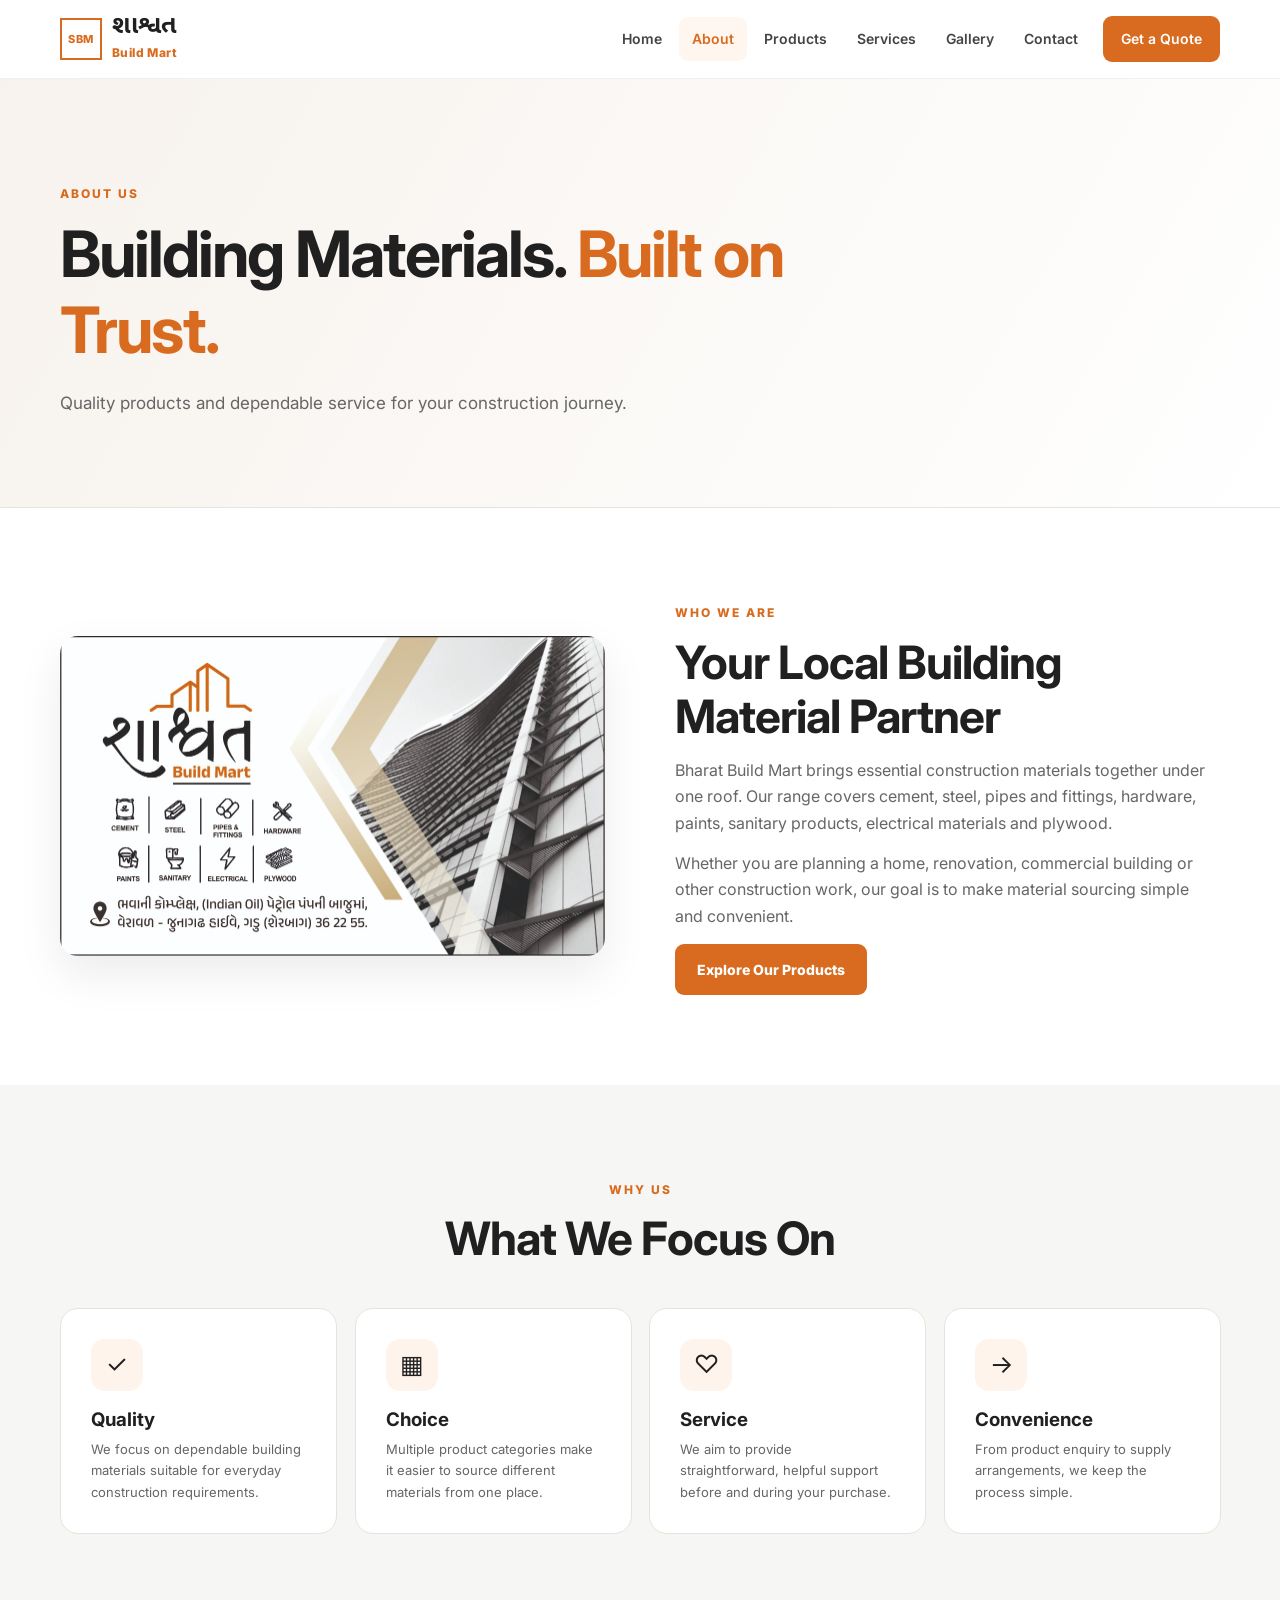
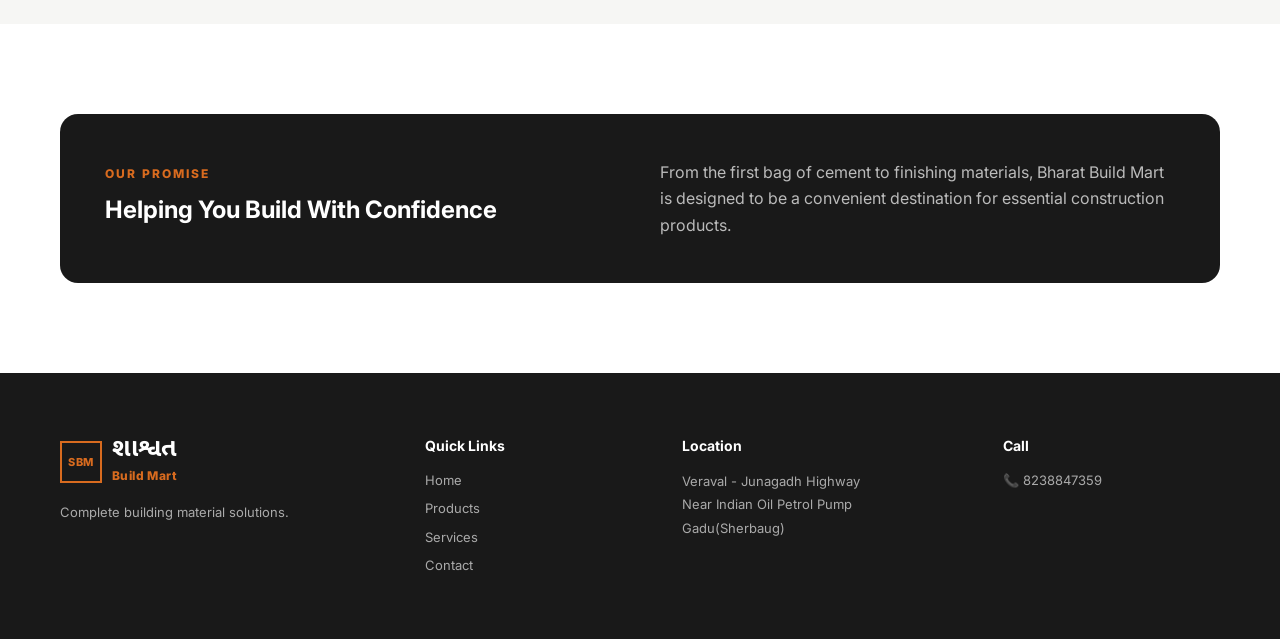
==== about.html @ 41dead44 "first commit" ====
<!DOCTYPE html>
<html lang="en">
<head>
  <meta charset="UTF-8"><meta name="viewport" content="width=device-width, initial-scale=1.0">
  <title>About Us | શાશ્વત Build Mart</title>
  <link rel="preconnect" href="https://fonts.googleapis.com"><link rel="preconnect" href="https://fonts.gstatic.com" crossorigin>
  <link href="https://fonts.googleapis.com/css2?family=Inter:wght@400;500;600;700;800&family=Noto+Sans+Gujarati:wght@400;500;600;700&display=swap" rel="stylesheet">
  <link rel="stylesheet" href="css/style.css">
</head>
<body>
  <header class="header"><div class="container nav-wrap">
    <a class="brand" href="index.html"><span class="brand-mark">SBM</span><span><strong>શાશ્વત</strong><small>Build Mart</small></span></a>
    <button class="menu-toggle" aria-label="Open menu" aria-expanded="false"><span></span><span></span><span></span></button>
    <nav class="nav" id="mainNav"><a href="index.html">Home</a><a class="active" href="about.html">About</a><a href="products.html">Products</a><a href="services.html">Services</a><a href="gallery.html">Gallery</a><a href="contact.html">Contact</a><a class="nav-cta" href="contact.html#quote">Get a Quote</a></nav>
  </div></header>

  <main>
    <section class="page-hero"><div class="container"><span class="eyebrow">ABOUT US</span><h1>Building Materials. <span>Built on Trust.</span></h1><p>Quality products and dependable service for your construction journey.</p></div></section>

    <section class="section"><div class="container two-col">
      <div class="image-card"><img src="images/bharat-build-mart-ad.jpg" alt="Bharat Build Mart"></div>
      <div class="content-block"><span class="eyebrow">WHO WE ARE</span><h2>Your Local Building Material Partner</h2>
        <p>Bharat Build Mart brings essential construction materials together under one roof. Our range covers cement, steel, pipes and fittings, hardware, paints, sanitary products, electrical materials and plywood.</p>
        <p>Whether you are planning a home, renovation, commercial building or other construction work, our goal is to make material sourcing simple and convenient.</p>
        <a class="btn btn-primary" href="products.html">Explore Our Products</a>
      </div>
    </div></section>

    <section class="section light-section"><div class="container">
      <div class="section-heading centered"><span class="eyebrow">WHY US</span><h2>What We Focus On</h2></div>
      <div class="value-grid">
        <div class="value-card"><div class="icon">✓</div><h3>Quality</h3><p>We focus on dependable building materials suitable for everyday construction requirements.</p></div>
        <div class="value-card"><div class="icon">▦</div><h3>Choice</h3><p>Multiple product categories make it easier to source different materials from one place.</p></div>
        <div class="value-card"><div class="icon">♡</div><h3>Service</h3><p>We aim to provide straightforward, helpful support before and during your purchase.</p></div>
        <div class="value-card"><div class="icon">→</div><h3>Convenience</h3><p>From product enquiry to supply arrangements, we keep the process simple.</p></div>
      </div>
    </div></section>

    <section class="section"><div class="container story-box"><div><span class="eyebrow">OUR PROMISE</span><h2>Helping You Build With Confidence</h2></div><p>From the first bag of cement to finishing materials, Bharat Build Mart is designed to be a convenient destination for essential construction products.</p></div></section>
  </main>
  <footer class="footer"><div class="container footer-grid">
    <div><a class="brand footer-brand" href="index.html"><span class="brand-mark">SBM</span><span><strong>શાશ્વત</strong><small>Build Mart</small></span></a><p>Complete building material solutions.</p></div>
    <div><h4>Quick Links</h4><a href="index.html">Home</a><a href="products.html">Products</a><a href="services.html">Services</a><a href="contact.html">Contact</a></div>
    <div><h4>Location</h4><p>Veraval - Junagadh Highway</p><p>Near Indian Oil Petrol Pump</p><p>Gadu(Sherbaug)</p></div>
    <div><h4>Call</h4><a href="tel:+918238847359">📞 8238847359</a></div>
  <!-- </div><div class="footer-bottom"><div class="container">© <span id="year"></span> શાશ્વત Build Mart. All Rights Reserved.</div></div></footer> -->
  <button class="back-top" id="backTop">↑</button><script src="js/script.js"></script>
</body>
</html>
---- css/style.css ----
:root{
  --orange:#d86b1f;--orange-dark:#b6530e;--black:#202020;--muted:#666;--light:#f6f6f4;
  --white:#fff;--border:#e6e2dc;--shadow:0 18px 45px rgba(0,0,0,.08);--radius:18px;
}
*{box-sizing:border-box;margin:0;padding:0}
html{scroll-behavior:smooth}
body{font-family:Inter,"Noto Sans Gujarati",Arial,sans-serif;color:var(--black);line-height:1.65;background:#fff}
a{color:inherit;text-decoration:none}
img{max-width:100%;display:block}
button,input,textarea{font:inherit}
.container{width:min(1160px,92%);margin:auto}
.reveal{opacity:0;transform:translateY(24px);transition:opacity .7s ease,transform .7s ease;will-change:opacity,transform}
.reveal.is-visible{opacity:1;transform:translateY(0)}
@media(prefers-reduced-motion:reduce){.reveal{opacity:1;transform:none;transition:none}}
.topbar{background:var(--black);color:#eee;font-size:13px}
.topbar-inner{display:flex;justify-content:space-between;padding:8px 0}
.topbar a{color:#fff}
.header{position:sticky;top:0;z-index:100;background:rgba(255,255,255,.96);backdrop-filter:blur(12px);border-bottom:1px solid rgba(0,0,0,.06)}
.nav-wrap{min-height:78px;display:flex;align-items:center;justify-content:space-between;gap:30px}
.brand{display:flex;align-items:center;gap:10px;min-width:max-content}
.brand-mark{width:42px;height:42px;border:2px solid var(--orange);color:var(--orange);display:grid;place-items:center;font-size:11px;font-weight:800;letter-spacing:.5px}
.brand strong{display:block;font-size:25px;line-height:1;font-family:"Noto Sans Gujarati",sans-serif}
.brand small{display:block;color:var(--orange);font-size:12px;font-weight:800;letter-spacing:.4px;margin-top:3px}
.nav{display:flex;align-items:center;gap:4px}
.nav>a{padding:10px 13px;font-size:14px;font-weight:600;color:#444;border-radius:9px}
.nav>a:hover,.nav>a.active{color:var(--orange);background:#fff6ef}
.nav .nav-cta{background:var(--orange);color:#fff;margin-left:8px;padding:11px 18px}
.nav .nav-cta:hover{background:var(--orange-dark);color:#fff}
.menu-toggle{display:none;background:none;border:0;cursor:pointer}
.menu-toggle span{display:block;width:25px;height:2px;background:var(--black);margin:5px}
.hero{position:relative;min-height:650px;display:flex;align-items:center;overflow:hidden;background:#111}
.hero-bg{position:absolute;inset:0;background-image:linear-gradient(90deg,rgba(0,0,0,.78) 0%,rgba(0,0,0,.62) 38%,rgba(0,0,0,.2) 75%),url("../images/bharat-build-mart-ad.jpg");background-size:cover;background-position:center}
.hero-content{position:relative;z-index:2;color:#fff}
.hero-copy{max-width:650px;padding:80px 0}
.eyebrow{display:inline-block;color:var(--orange);font-size:12px;font-weight:800;letter-spacing:2px;margin-bottom:12px}
.hero .eyebrow{color:#ffc18f}
h1,h2,h3,h4{line-height:1.18}
h1{font-size:clamp(42px,6vw,72px);letter-spacing:-2px;margin-bottom:22px}
h1 span,h2 span{color:var(--orange)}
.hero-copy>p{font-size:18px;color:#eee;max-width:610px;margin-bottom:30px}
.hero-actions{display:flex;gap:12px;flex-wrap:wrap}
.btn{display:inline-flex;justify-content:center;align-items:center;gap:8px;padding:13px 21px;border-radius:9px;font-size:14px;font-weight:800;border:1px solid transparent;transition:.25s}
.btn-primary{background:var(--orange);color:#fff}
.btn-primary:hover{background:var(--orange-dark);transform:translateY(-2px)}
.btn-outline{border-color:#fff;color:#fff}
.btn-outline:hover{background:#fff;color:var(--black)}
.btn-dark{background:var(--black);color:#fff}
.btn-dark:hover{background:#333;transform:translateY(-2px)}
.btn-light{background:#fff;color:var(--black)}
.btn-light:hover{background:#f2f2f2;transform:translateY(-2px)}
.hero-points{display:flex;gap:20px;flex-wrap:wrap;margin-top:30px;color:#ddd;font-size:13px;font-weight:600}
.section{padding:90px 0}
.section-heading{display:flex;align-items:end;justify-content:space-between;gap:30px;margin-bottom:42px}
.section-heading.centered{display:block;text-align:center}
.section-heading h2,.content-block h2,.contact-info h2,.quote-box h2{font-size:clamp(30px,4vw,46px);letter-spacing:-1px}
.section-heading p{color:var(--muted);margin-top:10px}
.text-link{font-weight:800;color:var(--orange);font-size:14px}
.category-grid{display:grid;grid-template-columns:repeat(4,1fr);gap:16px}
.category-card{padding:28px;border:1px solid var(--border);border-radius:var(--radius);background:#fff;transition:.25s}
.category-card:hover{transform:translateY(-6px);box-shadow:var(--shadow);border-color:#f0c7a8}
.icon{width:52px;height:52px;display:grid;place-items:center;border-radius:14px;background:#fff4eb;font-size:25px;margin-bottom:18px}
.category-card h3{font-size:18px;margin-bottom:7px}
.category-card p{font-size:13px;color:var(--muted)}
.about-preview{background:var(--light)}
.two-col{display:grid;grid-template-columns:1fr 1fr;gap:70px;align-items:center}
.image-card{position:relative;aspect-ratio:1090 / 640;border-radius:var(--radius);overflow:hidden;background:#fff;box-shadow:var(--shadow);cursor:pointer}
.image-card img{width:100%;height:100%;object-fit:contain;transition:transform .5s ease,filter .5s ease}
.image-card:hover,.image-card:focus-within{outline:3px solid var(--orange);outline-offset:5px;box-shadow:0 18px 45px rgba(216,107,31,.3)}
.image-card:hover img,.image-card:focus-within img{transform:scale(1.04);filter:brightness(1.08)}
@media(prefers-reduced-motion:reduce){.image-card img{transition:none}.image-card:hover img,.image-card:focus-within img{transform:none}}
.image-badge{position:absolute;right:20px;bottom:20px;background:#fff;padding:14px 18px;border-radius:12px;box-shadow:var(--shadow)}
.image-badge strong{display:block;color:var(--orange);font-size:28px;line-height:1}
.image-badge span{font-size:11px;color:#555}
.content-block>p{color:var(--muted);margin:14px 0}
.feature-list{margin:28px 0}
.feature-list>div{display:flex;gap:15px;padding:14px 0;border-top:1px solid var(--border)}
.feature-list span{font-weight:800;color:var(--orange)}
.feature-list p{font-size:14px;color:var(--muted);line-height:1.5}
.services-strip{background:#fff}
.service-grid{display:grid;grid-template-columns:repeat(4,1fr);gap:18px}
.service-card{padding:30px;background:#fff;border:1px solid var(--border);border-radius:var(--radius)}
.service-number{font-size:12px;font-weight:800;color:var(--orange);margin-bottom:25px}
.service-card h3{margin-bottom:10px}.service-card p{font-size:13px;color:var(--muted)}
.cta-section{background:var(--orange);color:#fff;padding:58px 0}
.cta-inner{display:flex;align-items:center;justify-content:space-between;gap:30px}
.cta-section .eyebrow{color:#ffe0c5}.cta-section h2{font-size:clamp(30px,4vw,44px);margin-bottom:6px}.cta-section p{color:#ffe9d8}
.footer{background:#191919;color:#aaa;padding-top:65px}
.footer-grid{display:grid;grid-template-columns:1.5fr 1fr 1.3fr 1fr;gap:40px;padding-bottom:55px}
.footer-brand{color:#fff;margin-bottom:15px}.footer p{font-size:13px;line-height:1.8}.footer h4{color:#fff;margin-bottom:15px;font-size:14px}.footer a:not(.brand){display:block;font-size:13px;margin:7px 0;color:#aaa}.footer a:hover{color:#fff}
.footer-bottom{border-top:1px solid #333;padding:18px 0;font-size:12px}
.back-top{position:fixed;right:22px;bottom:22px;width:43px;height:43px;border:0;border-radius:50%;background:var(--orange);color:#fff;font-size:20px;cursor:pointer;opacity:0;pointer-events:none;transition:.2s;z-index:90}
.back-top.show{opacity:1;pointer-events:auto}
.page-hero{padding:100px 0 90px;background:linear-gradient(120deg,#f7f2ed,#fff);border-bottom:1px solid var(--border)}
.page-hero h1{font-size:clamp(42px,6vw,64px);max-width:850px}.page-hero p{max-width:650px;color:var(--muted);font-size:17px}
.light-section{background:var(--light)}
.value-grid{display:grid;grid-template-columns:repeat(4,1fr);gap:18px}
.value-card{background:#fff;border:1px solid var(--border);padding:30px;border-radius:var(--radius)}
.value-card h3{margin-bottom:8px}.value-card p{color:var(--muted);font-size:13px}
.story-box{background:#191919;color:#fff;border-radius:var(--radius);padding:45px;display:grid;grid-template-columns:1fr 1fr;gap:40px}
.story-box p{color:#bbb}
.product-filter{display:flex;gap:8px;flex-wrap:wrap;margin-bottom:35px}
.filter-btn{border:1px solid var(--border);background:#fff;padding:9px 16px;border-radius:30px;cursor:pointer;font-weight:700;font-size:13px}
.filter-btn.active,.filter-btn:hover{background:var(--orange);color:#fff;border-color:var(--orange)}
.product-grid{display:grid;grid-template-columns:repeat(4,1fr);gap:18px}
.product-card{border:1px solid var(--border);border-radius:var(--radius);padding:26px;background:#fff;transition:.25s}
.product-card:hover{transform:translateY(-5px);box-shadow:var(--shadow)}
.product-card.hide{display:none}
.product-icon{width:65px;height:65px;border-radius:15px;background:#fff4eb;display:grid;place-items:center;font-size:30px;margin-bottom:22px}
.product-card>span{font-size:11px;color:var(--orange);font-weight:800}
.product-card h3{font-size:20px;margin:6px 0 8px}.product-card p{font-size:13px;color:var(--muted);min-height:65px}.product-card>a{display:inline-block;color:var(--orange);font-weight:800;font-size:13px;margin-top:15px}
.service-detail-grid{display:grid;grid-template-columns:1fr 1fr;gap:20px}
.service-detail{border:1px solid var(--border);padding:35px;border-radius:var(--radius);position:relative}
.service-detail>span{position:absolute;right:25px;top:25px;color:var(--orange);font-weight:800}
.service-detail .icon{margin-bottom:18px}.service-detail h2{font-size:25px;margin-bottom:10px}.service-detail p,.service-detail li{color:var(--muted);font-size:14px}
.service-detail ul{padding-left:18px;margin-top:15px}
.gallery-grid{display:grid;grid-template-columns:repeat(4,1fr);gap:16px}
.gallery-item,.gallery-placeholder{border-radius:var(--radius);overflow:hidden;border:1px solid var(--border);background:#fff}
.gallery-item.large{grid-column:span 2;grid-row:span 2}
.gallery-item img{height:100%;min-height:300px;object-fit:cover}
.gallery-item figcaption,.gallery-placeholder figcaption{padding:14px 17px;font-weight:800;font-size:13px}
.gallery-placeholder{min-height:190px;display:flex;flex-direction:column;justify-content:center;align-items:center;background:linear-gradient(135deg,#fff,#f8f1ea)}
.gallery-placeholder div{font-size:48px;margin-bottom:10px}
.gallery-note{margin-top:25px;background:#fff6ef;border-left:4px solid var(--orange);padding:15px 18px;font-size:13px}
.contact-grid{display:grid;grid-template-columns:.9fr 1.1fr;gap:70px}
.contact-info{padding-top:10px}.contact-info h2{margin-bottom:28px}
.contact-item{display:flex;gap:16px;margin:22px 0}.contact-item .icon{flex:none;width:45px;height:45px;margin:0;font-size:20px}.contact-item h4{font-size:14px;margin-bottom:4px}.contact-item p,.contact-item a{font-size:14px;color:var(--muted)}.contact-item a{color:var(--orange);font-weight:700}
.contact-actions{display:flex;gap:10px;margin-top:30px}
.quote-box{background:var(--light);padding:35px;border-radius:var(--radius);border:1px solid var(--border)}
.quote-box h2{margin-bottom:25px}
form label{display:block;font-size:12px;font-weight:800;margin-bottom:15px;color:#444}
input,textarea{width:100%;border:1px solid #ddd;background:#fff;border-radius:9px;padding:12px 13px;margin-top:7px;outline:0}
input:focus,textarea:focus{border-color:var(--orange);box-shadow:0 0 0 3px rgba(216,107,31,.1)}
textarea{resize:vertical}.form-row{display:grid;grid-template-columns:1fr 1fr;gap:15px}.form-note{font-size:11px;color:#888;margin-top:12px}
.map-section{padding:0 0 90px}.map-card{background:#e9e4dc;border-radius:var(--radius);overflow:hidden}.map-placeholder{min-height:330px;display:grid;place-items:center;text-align:center;align-content:center;padding:30px;background:radial-gradient(circle at 30% 30%,#fff,#e7dfd4)}
.map-pin{font-size:45px}.map-placeholder h2{margin:8px 0}.map-placeholder p{color:var(--muted);margin-bottom:18px}
@media(max-width:950px){
  .nav{gap:0}.nav>a{padding:9px 8px;font-size:13px}.category-grid,.product-grid{grid-template-columns:repeat(2,1fr)}.service-grid,.value-grid{grid-template-columns:repeat(2,1fr)}.two-col,.contact-grid{grid-template-columns:1fr;gap:45px}.footer-grid{grid-template-columns:repeat(2,1fr)}.gallery-grid{grid-template-columns:repeat(2,1fr)}.story-box{grid-template-columns:1fr}
}
@media(max-width:760px){
  .topbar-inner{font-size:11px}.nav-wrap{min-height:68px}.menu-toggle{display:block}.nav{position:absolute;left:4%;right:4%;top:68px;display:none;flex-direction:column;align-items:stretch;background:#fff;border:1px solid var(--border);box-shadow:var(--shadow);padding:10px;border-radius:12px}.nav.open{display:flex}.nav>a{padding:12px}.nav .nav-cta{margin:5px 0 0;text-align:center}.hero{min-height:600px}.hero-bg{background-position:60% center}.hero-copy{padding:60px 0}.hero-points{gap:8px;flex-direction:column}.section{padding:65px 0}.section-heading{align-items:flex-start;flex-direction:column;gap:10px}.category-grid,.product-grid,.service-grid,.value-grid,.service-detail-grid{grid-template-columns:1fr}.footer-grid{grid-template-columns:1fr 1fr;gap:30px}.gallery-grid{grid-template-columns:1fr 1fr}.gallery-item.large{grid-column:span 2}.form-row{grid-template-columns:1fr}.cta-inner{align-items:flex-start;flex-direction:column}.page-hero{padding:75px 0 65px}
}
@media(max-width:480px){
  .footer-grid{grid-template-columns:1fr}.gallery-grid{grid-template-columns:1fr}.gallery-item.large{grid-column:span 1}.gallery-item img{min-height:250px}.hero-copy>p{font-size:16px}.hero-actions .btn{width:100%}
}
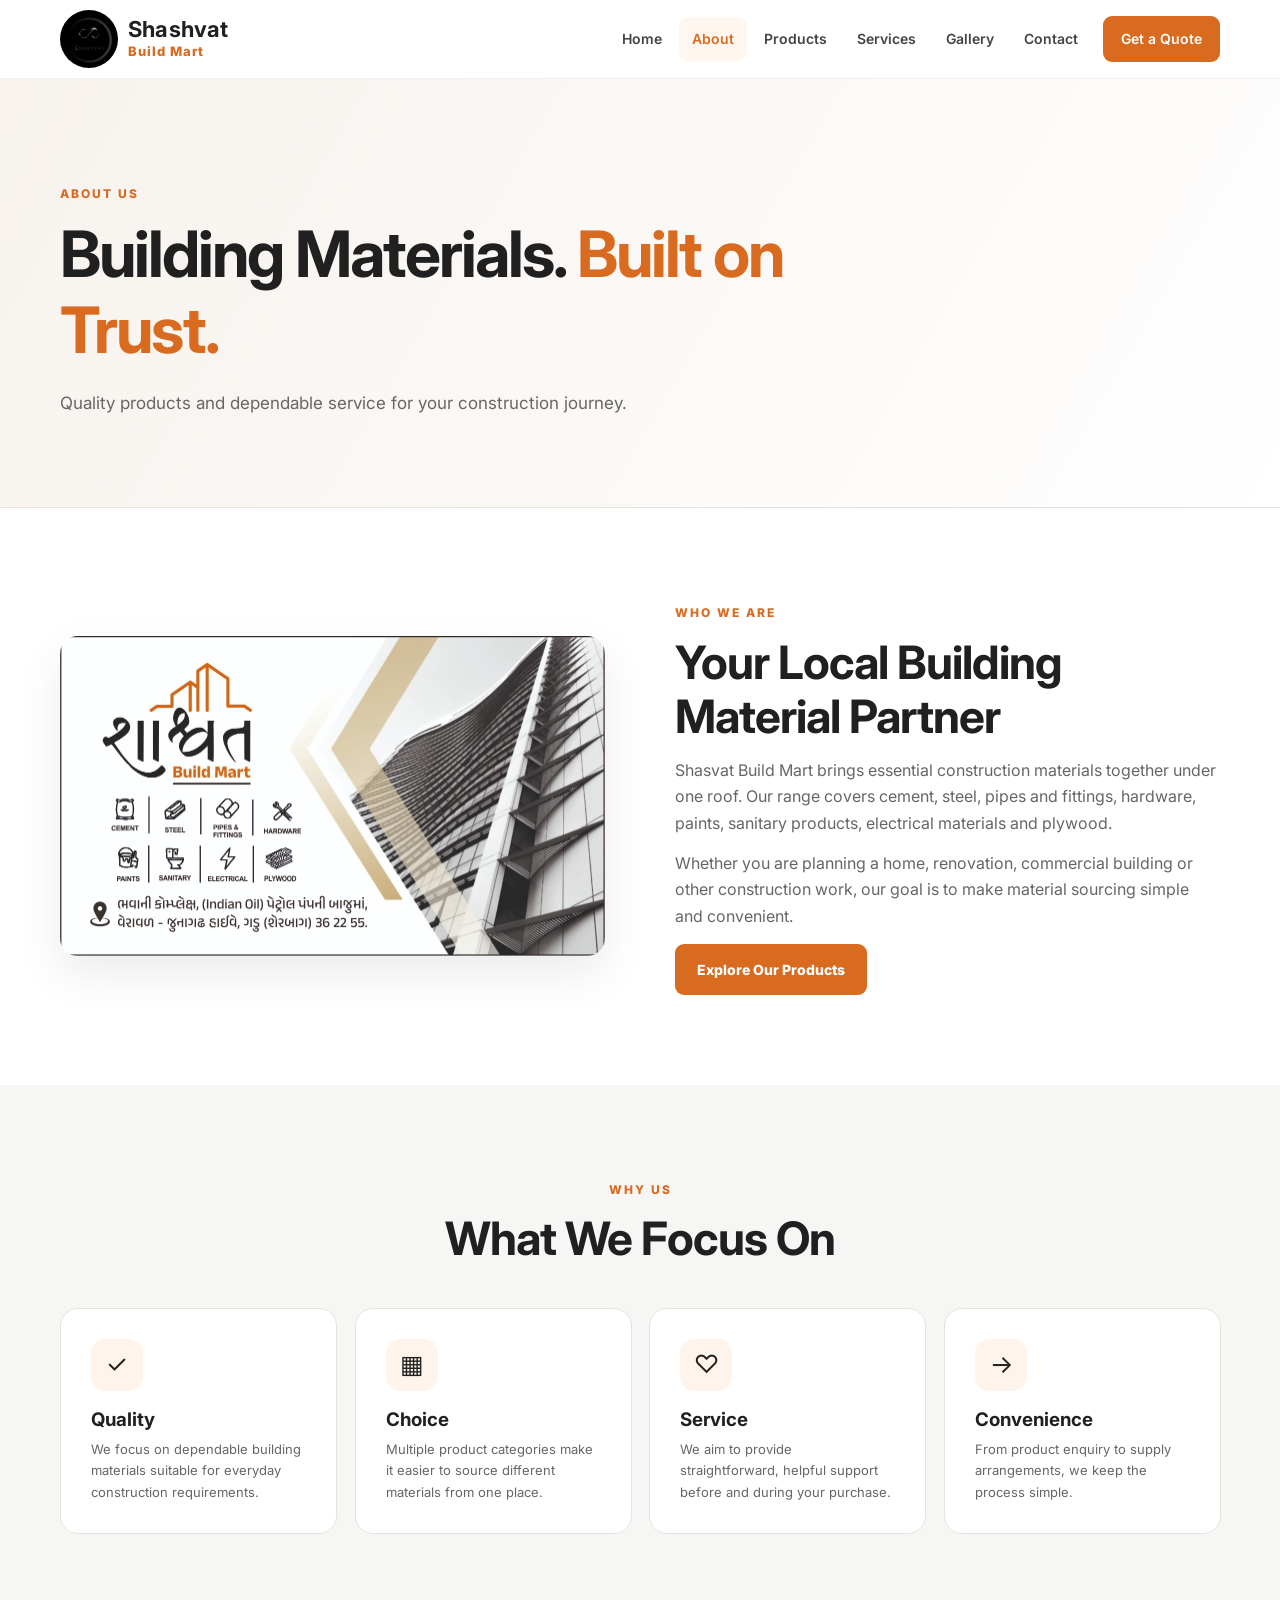
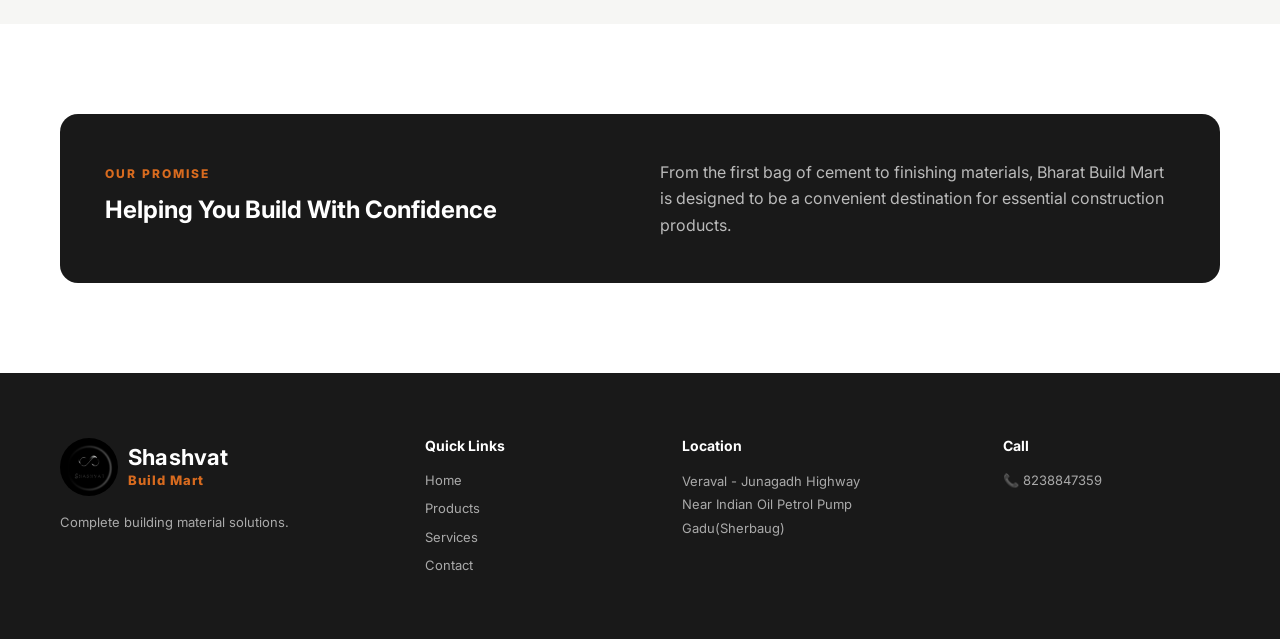
==== commit d3f337cd: "Add your Gallery Logos" ====
--- a/about.html
+++ b/about.html
@@ -9,7 +9,7 @@
 </head>
 <body>
   <header class="header"><div class="container nav-wrap">
-    <a class="brand" href="index.html"><span class="brand-mark">SBM</span><span><strong>શાશ્વત</strong><small>Build Mart</small></span></a>
+    <a class="brand" href="index.html"><img class="brand-logo" src="images/image copy 4.png" alt="Shashvat logo"><span class="brand-name"><strong>Shashvat</strong><small>Build Mart</small></span></a>
     <button class="menu-toggle" aria-label="Open menu" aria-expanded="false"><span></span><span></span><span></span></button>
     <nav class="nav" id="mainNav"><a href="index.html">Home</a><a class="active" href="about.html">About</a><a href="products.html">Products</a><a href="services.html">Services</a><a href="gallery.html">Gallery</a><a href="contact.html">Contact</a><a class="nav-cta" href="contact.html#quote">Get a Quote</a></nav>
   </div></header>
@@ -20,7 +20,7 @@
     <section class="section"><div class="container two-col">
       <div class="image-card"><img src="images/bharat-build-mart-ad.jpg" alt="Bharat Build Mart"></div>
       <div class="content-block"><span class="eyebrow">WHO WE ARE</span><h2>Your Local Building Material Partner</h2>
-        <p>Bharat Build Mart brings essential construction materials together under one roof. Our range covers cement, steel, pipes and fittings, hardware, paints, sanitary products, electrical materials and plywood.</p>
+        <p>Shasvat Build Mart brings essential construction materials together under one roof. Our range covers cement, steel, pipes and fittings, hardware, paints, sanitary products, electrical materials and plywood.</p>
         <p>Whether you are planning a home, renovation, commercial building or other construction work, our goal is to make material sourcing simple and convenient.</p>
         <a class="btn btn-primary" href="products.html">Explore Our Products</a>
       </div>
@@ -39,7 +39,7 @@
     <section class="section"><div class="container story-box"><div><span class="eyebrow">OUR PROMISE</span><h2>Helping You Build With Confidence</h2></div><p>From the first bag of cement to finishing materials, Bharat Build Mart is designed to be a convenient destination for essential construction products.</p></div></section>
   </main>
   <footer class="footer"><div class="container footer-grid">
-    <div><a class="brand footer-brand" href="index.html"><span class="brand-mark">SBM</span><span><strong>શાશ્વત</strong><small>Build Mart</small></span></a><p>Complete building material solutions.</p></div>
+    <div><a class="brand footer-brand" href="index.html"><img class="brand-logo" src="images/image copy 4.png" alt="Shashvat logo"><span class="brand-name"><strong>Shashvat</strong><small>Build Mart</small></span></a><p>Complete building material solutions.</p></div>
     <div><h4>Quick Links</h4><a href="index.html">Home</a><a href="products.html">Products</a><a href="services.html">Services</a><a href="contact.html">Contact</a></div>
     <div><h4>Location</h4><p>Veraval - Junagadh Highway</p><p>Near Indian Oil Petrol Pump</p><p>Gadu(Sherbaug)</p></div>
     <div><h4>Call</h4><a href="tel:+918238847359">📞 8238847359</a></div>
--- a/css/style.css
+++ b/css/style.css
@@ -18,9 +18,13 @@
 .header{position:sticky;top:0;z-index:100;background:rgba(255,255,255,.96);backdrop-filter:blur(12px);border-bottom:1px solid rgba(0,0,0,.06)}
 .nav-wrap{min-height:78px;display:flex;align-items:center;justify-content:space-between;gap:30px}
 .brand{display:flex;align-items:center;gap:10px;min-width:max-content}
+.brand-logo{width:58px;height:58px;object-fit:cover;border-radius:50%}
 .brand-mark{width:42px;height:42px;border:2px solid var(--orange);color:var(--orange);display:grid;place-items:center;font-size:11px;font-weight:800;letter-spacing:.5px}
 .brand strong{display:block;font-size:25px;line-height:1;font-family:"Noto Sans Gujarati",sans-serif}
 .brand small{display:block;color:var(--orange);font-size:12px;font-weight:800;letter-spacing:.4px;margin-top:3px}
+.brand-name{display:block;color:var(--black);opacity:1}
+.brand-name strong{font-family:Inter,"Noto Sans Gujarati",Arial,sans-serif;font-size:22px;line-height:1.05;letter-spacing:.2px}
+.brand-name small{font-size:13px;line-height:1.2;letter-spacing:1px}
 .nav{display:flex;align-items:center;gap:4px}
 .nav>a{padding:10px 13px;font-size:14px;font-weight:600;color:#444;border-radius:9px}
 .nav>a:hover,.nav>a.active{color:var(--orange);background:#fff6ef}
@@ -59,6 +63,8 @@
 .category-card{padding:28px;border:1px solid var(--border);border-radius:var(--radius);background:#fff;transition:.25s}
 .category-card:hover{transform:translateY(-6px);box-shadow:var(--shadow);border-color:#f0c7a8}
 .icon{width:52px;height:52px;display:grid;place-items:center;border-radius:14px;background:#fff4eb;font-size:25px;margin-bottom:18px}
+.category-logo{width:65px;height:65px;padding:4px;background:#fff;border:1px solid var(--border)}
+.category-logo img{width:100%;height:100%;object-fit:contain;border-radius:10px}
 .category-card h3{font-size:18px;margin-bottom:7px}
 .category-card p{font-size:13px;color:var(--muted)}
 .about-preview{background:var(--light)}
@@ -86,7 +92,7 @@
 .cta-section .eyebrow{color:#ffe0c5}.cta-section h2{font-size:clamp(30px,4vw,44px);margin-bottom:6px}.cta-section p{color:#ffe9d8}
 .footer{background:#191919;color:#aaa;padding-top:65px}
 .footer-grid{display:grid;grid-template-columns:1.5fr 1fr 1.3fr 1fr;gap:40px;padding-bottom:55px}
-.footer-brand{color:#fff;margin-bottom:15px}.footer p{font-size:13px;line-height:1.8}.footer h4{color:#fff;margin-bottom:15px;font-size:14px}.footer a:not(.brand){display:block;font-size:13px;margin:7px 0;color:#aaa}.footer a:hover{color:#fff}
+.footer-brand{color:#fff;margin-bottom:15px}.footer-brand .brand-name{color:#fff}.footer p{font-size:13px;line-height:1.8}.footer h4{color:#fff;margin-bottom:15px;font-size:14px}.footer a:not(.brand){display:block;font-size:13px;margin:7px 0;color:#aaa}.footer a:hover{color:#fff}
 .footer-bottom{border-top:1px solid #333;padding:18px 0;font-size:12px}
 .back-top{position:fixed;right:22px;bottom:22px;width:43px;height:43px;border:0;border-radius:50%;background:var(--orange);color:#fff;font-size:20px;cursor:pointer;opacity:0;pointer-events:none;transition:.2s;z-index:90}
 .back-top.show{opacity:1;pointer-events:auto}
@@ -106,6 +112,8 @@
 .product-card:hover{transform:translateY(-5px);box-shadow:var(--shadow)}
 .product-card.hide{display:none}
 .product-icon{width:65px;height:65px;border-radius:15px;background:#fff4eb;display:grid;place-items:center;font-size:30px;margin-bottom:22px}
+.product-logo{width:65px;padding:4px;background:#fff;border:1px solid var(--border)}
+.product-logo img{width:100%;height:100%;object-fit:contain;border-radius:10px}
 .product-card>span{font-size:11px;color:var(--orange);font-weight:800}
 .product-card h3{font-size:20px;margin:6px 0 8px}.product-card p{font-size:13px;color:var(--muted);min-height:65px}.product-card>a{display:inline-block;color:var(--orange);font-weight:800;font-size:13px;margin-top:15px}
 .service-detail-grid{display:grid;grid-template-columns:1fr 1fr;gap:20px}
@@ -120,6 +128,13 @@
 .gallery-item figcaption,.gallery-placeholder figcaption{padding:14px 17px;font-weight:800;font-size:13px}
 .gallery-placeholder{min-height:190px;display:flex;flex-direction:column;justify-content:center;align-items:center;background:linear-gradient(135deg,#fff,#f8f1ea)}
 .gallery-placeholder div{font-size:48px;margin-bottom:10px}
+.gallery-placeholder .cement-logo{width:100%;height:150px;object-fit:contain;margin:12px 16px 0;mix-blend-mode:multiply}
+.gallery-placeholder .steel-logo{width:88%;height:92px;object-fit:contain;margin:20px 16px 0}
+.gallery-placeholder .pipes-logo{width:88%;height:92px;object-fit:contain;margin:20px 16px 0}
+.gallery-placeholder .paints-logo{width:78%;height:120px;object-fit:contain;margin:12px 16px 0}
+.gallery-placeholder .sanitary-logo{width:84%;height:125px;object-fit:contain;margin:12px 16px 0;background:transparent;border:0;outline:0;clip-path:inset(2px)}
+.gallery-placeholder .electrical-logo{width:84%;height:125px;object-fit:contain;margin:12px 16px 0;background:transparent;border:0;outline:0}
+.gallery-placeholder .plywood-logo{width:84%;height:125px;object-fit:contain;margin:12px 16px 0;background:transparent;border:0;outline:0}
 .gallery-note{margin-top:25px;background:#fff6ef;border-left:4px solid var(--orange);padding:15px 18px;font-size:13px}
 .contact-grid{display:grid;grid-template-columns:.9fr 1.1fr;gap:70px}
 .contact-info{padding-top:10px}.contact-info h2{margin-bottom:28px}
